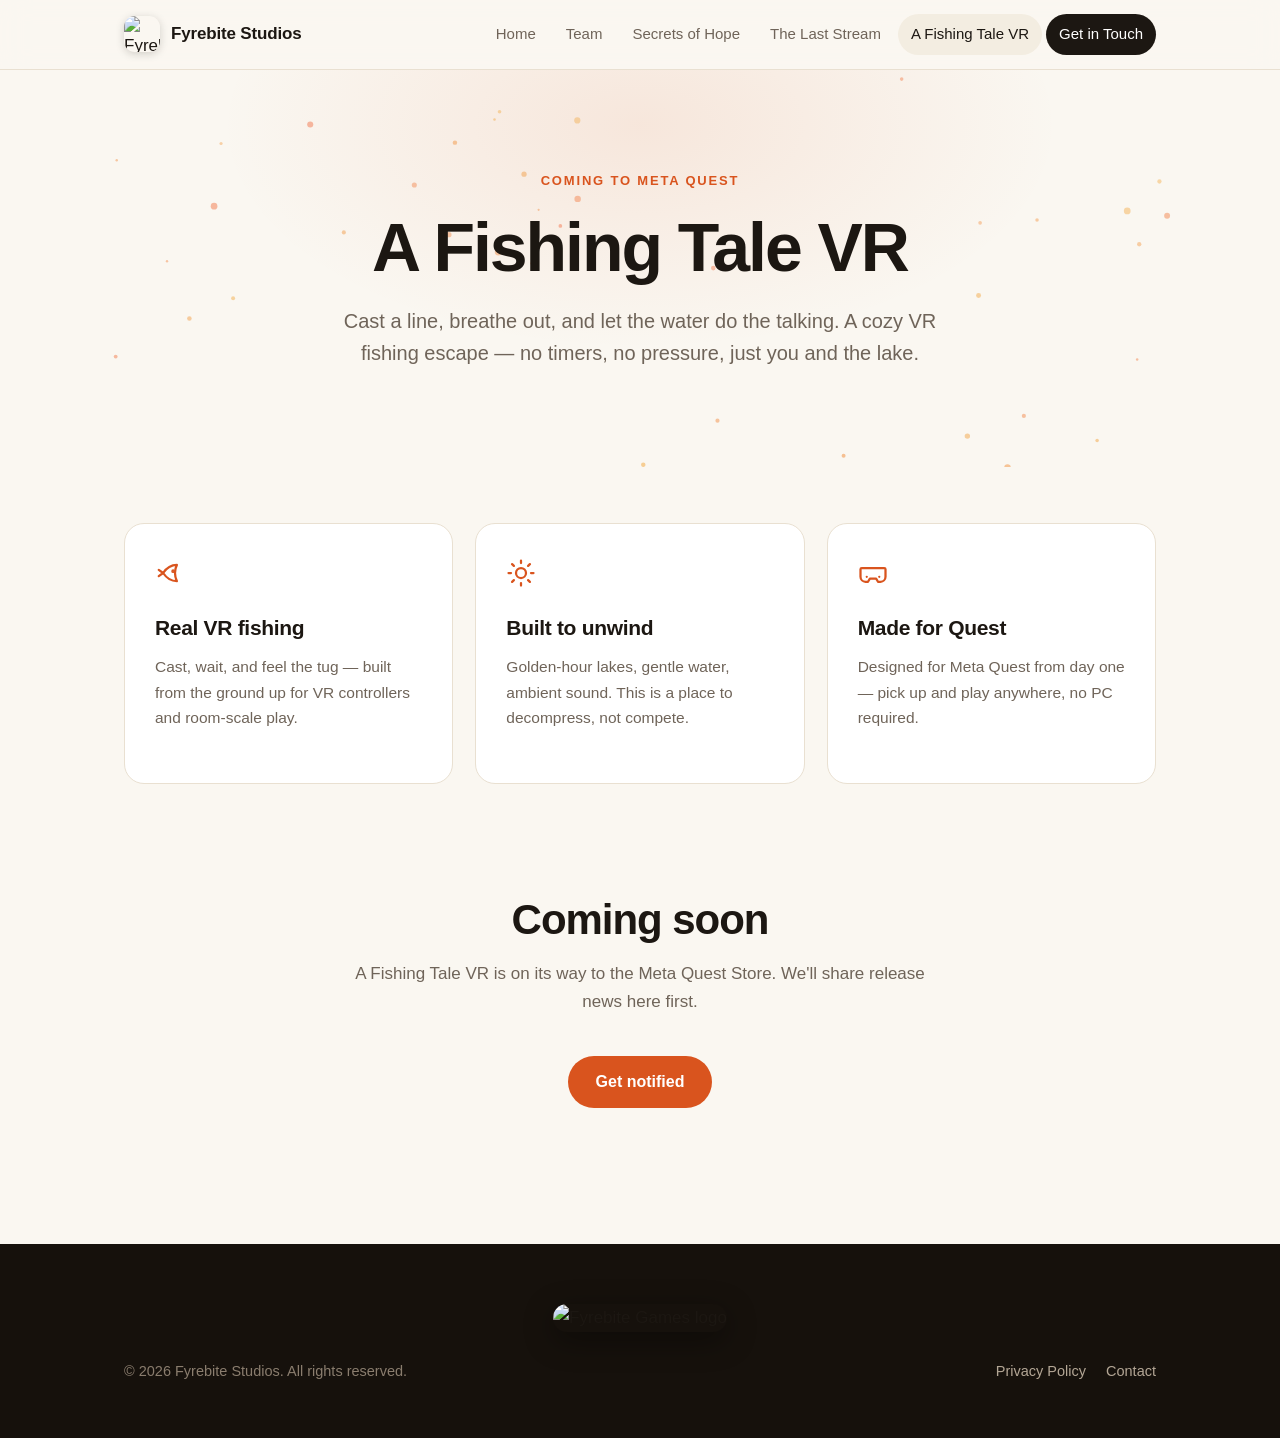
==== a-fishing-tale-vr.html @ 731d06be "Fyrebite Studios website — initial build" ====
<!DOCTYPE html>
<html lang="en">
<head>
<meta charset="UTF-8">
<meta name="viewport" content="width=device-width, initial-scale=1.0">
<title>A Fishing Tale VR — Fyrebite Studios</title>
<meta name="description" content="A Fishing Tale VR — a cozy VR fishing escape coming to Meta Quest.">
<link rel="stylesheet" href="style.css">
</head>
<body>

<nav class="nav">
  <div class="nav-inner">
    <a class="brand" href="index.html"><img class="brand-logo" src="logo.jpg" alt="Fyrebite Games logo"><span class="brand-name">Fyrebite Studios</span></a>
    <div class="nav-links">
      <a href="index.html">Home</a>
      <a href="team.html">Team</a>
      <a href="secrets-of-hope.html">Secrets of Hope</a>
      <a href="the-last-stream.html">The Last Stream</a>
      <a href="a-fishing-tale-vr.html" class="active">A Fishing Tale VR</a>
      <a href="contact.html" class="nav-cta">Get in Touch</a>
    </div>
  </div>
</nav>

<header class="hero wrap">
  <canvas id="embers"></canvas>
  <span class="eyebrow">Coming to Meta Quest</span>
  <h1>A Fishing Tale VR</h1>
  <p class="lede">Cast a line, breathe out, and let the water do the talking. A cozy VR fishing escape — no timers, no pressure, just you and the lake.</p>
</header>

<main class="wrap">
  <section class="section">
    <div class="grid grid-3">
      <div class="card">
        <svg width="30" height="30" viewBox="0 0 24 24" fill="none" stroke="#d9541e" stroke-width="1.8" stroke-linecap="round" stroke-linejoin="round" style="margin-bottom:14px"><path d="M6.5 12c3-4.5 7-6.5 11-6.5 0 0-1.5 3-1.5 6.5S17.5 18.5 17.5 18.5c-4 0-8-2-11-6.5z"/><path d="M6.5 12 3 9.5M6.5 12 3 14.5"/><circle cx="14.5" cy="10.5" r="0.6" fill="#d9541e"/></svg>
        <h3>Real VR fishing</h3>
        <p>Cast, wait, and feel the tug — built from the ground up for VR controllers and room-scale play.</p>
      </div>
      <div class="card">
        <svg width="30" height="30" viewBox="0 0 24 24" fill="none" stroke="#d9541e" stroke-width="1.8" stroke-linecap="round" stroke-linejoin="round" style="margin-bottom:14px"><circle cx="12" cy="12" r="4"/><path d="M12 2v2M12 20v2M4.9 4.9l1.4 1.4M17.7 17.7l1.4 1.4M2 12h2M20 12h2M4.9 19.1l1.4-1.4M17.7 6.3l1.4-1.4"/></svg>
        <h3>Built to unwind</h3>
        <p>Golden-hour lakes, gentle water, ambient sound. This is a place to decompress, not compete.</p>
      </div>
      <div class="card">
        <svg width="30" height="30" viewBox="0 0 24 24" fill="none" stroke="#d9541e" stroke-width="1.8" stroke-linecap="round" stroke-linejoin="round" style="margin-bottom:14px"><path d="M3 8h18a1 1 0 0 1 1 1v6a4 4 0 0 1-4 4h-2l-1.5-2.5h-5L8 19H6a4 4 0 0 1-4-4V9a1 1 0 0 1 1-1z"/><path d="M7 15h.01M17 15h.01"/></svg>
        <h3>Made for Quest</h3>
        <p>Designed for Meta Quest from day one — pick up and play anywhere, no PC required.</p>
      </div>
    </div>
  </section>

  <section class="section">
    <div class="section-head">
      <h2>Coming soon</h2>
      <p>A Fishing Tale VR is on its way to the Meta Quest Store. We'll share release news here first.</p>
    </div>
    <div class="btn-row">
      <a class="btn btn-primary" href="contact.html">Get notified</a>
    </div>
  </section>
</main>

<footer>
  <div class="foot-logo"><img src="logo.jpg" alt="Fyrebite Games logo"></div>
  <div class="foot-inner">
    <p>© 2026 Fyrebite Studios. All rights reserved.</p>
    <div class="foot-links">
      <a href="privacy.html">Privacy Policy</a>
      <a href="contact.html">Contact</a>
    </div>
  </div>
</footer>

<script src="script.js"></script>
</body>
</html>
---- style.css ----
/* Fyrebite Studios — cozy indie, Apple-clean */
:root {
  --bg: #faf7f1;
  --bg-soft: #f3ede1;
  --card: #ffffff;
  --ink: #1c1712;
  --muted: #6f6459;
  --faint: #a89c8d;
  --line: #e9e0d1;
  --ember: #d9541e;
  --ember-deep: #b53f12;
  --ember-soft: #fbe9dc;
  --radius: 20px;
  --max: 1080px;
  --font: -apple-system, BlinkMacSystemFont, "SF Pro Text", Inter, "Segoe UI", Roboto, Helvetica, Arial, sans-serif;
}

* { margin: 0; padding: 0; box-sizing: border-box; }

html { scroll-behavior: smooth; }

body {
  font-family: var(--font);
  background: var(--bg);
  color: var(--ink);
  line-height: 1.65;
  font-size: 17px;
  -webkit-font-smoothing: antialiased;
}

/* ---------- nav ---------- */
.nav {
  position: sticky; top: 0; z-index: 50;
  background: rgba(250, 247, 241, 0.82);
  backdrop-filter: blur(14px);
  -webkit-backdrop-filter: blur(14px);
  border-bottom: 1px solid var(--line);
}
.nav-inner {
  max-width: var(--max); margin: 0 auto; padding: 14px 24px;
  display: flex; align-items: center; justify-content: space-between;
}
.brand { display: flex; align-items: center; gap: 11px; text-decoration: none; color: var(--ink); }
.brand-logo {
  width: 36px; height: 36px; border-radius: 11px; object-fit: cover;
  box-shadow: 0 2px 8px rgba(28, 23, 18, 0.18);
}
.brand-name { font-weight: 700; letter-spacing: -0.01em; font-size: 17px; }
.nav-links { display: flex; gap: 4px; align-items: center; }
.nav-links a {
  text-decoration: none; color: var(--muted); font-size: 15px; font-weight: 500;
  padding: 8px 13px; border-radius: 999px; transition: all .18s ease;
}
.nav-links a:hover { color: var(--ink); background: var(--bg-soft); }
.nav-links a.active { color: var(--ink); background: var(--bg-soft); }
.nav-cta {
  background: var(--ink) !important; color: #fff !important;
}
.nav-cta:hover { background: var(--ember) !important; color: #fff !important; }

/* ---------- layout ---------- */
.wrap { max-width: var(--max); margin: 0 auto; padding: 0 24px; }
.hero { padding: 96px 0 64px; text-align: center; }
.eyebrow {
  display: inline-block; font-size: 13px; font-weight: 700;
  letter-spacing: 0.14em; text-transform: uppercase; color: var(--ember);
  margin-bottom: 20px;
}
h1 {
  font-size: clamp(40px, 6vw, 68px); font-weight: 700;
  letter-spacing: -0.03em; line-height: 1.06; margin-bottom: 22px;
}
h2 {
  font-size: clamp(28px, 4vw, 42px); font-weight: 700;
  letter-spacing: -0.025em; line-height: 1.15; margin-bottom: 16px;
}
h3 { font-size: 21px; font-weight: 700; letter-spacing: -0.015em; margin-bottom: 8px; }
.lede { font-size: 20px; color: var(--muted); max-width: 640px; margin: 0 auto 34px; line-height: 1.6; }
.section { padding: 56px 0; }
.section-head { text-align: center; margin-bottom: 40px; }
.section-head p { color: var(--muted); max-width: 600px; margin: 0 auto; }

/* ---------- buttons ---------- */
.btn {
  display: inline-block; text-decoration: none; font-weight: 600; font-size: 16px;
  padding: 13px 28px; border-radius: 999px; transition: all .18s ease; border: none; cursor: pointer;
}
.btn-primary { background: var(--ember); color: #fff; }
.btn-primary:hover { background: var(--ember-deep); transform: translateY(-1px); }
.btn-ghost { background: var(--bg-soft); color: var(--ink); }
.btn-ghost:hover { background: var(--line); transform: translateY(-1px); }
.btn-row { display: flex; gap: 12px; justify-content: center; flex-wrap: wrap; }

/* ---------- cards ---------- */
.grid { display: grid; gap: 22px; }
.grid-3 { grid-template-columns: repeat(3, 1fr); }
.grid-2 { grid-template-columns: repeat(2, 1fr); }
.card {
  background: var(--card); border: 1px solid var(--line); border-radius: var(--radius);
  padding: 34px 30px; transition: all .2s ease;
}
.card:hover { transform: translateY(-3px); box-shadow: 0 18px 40px rgba(28, 23, 18, 0.08); }
.card img.game-art {
  width: 100%; border-radius: 12px; margin-bottom: 20px; display: block;
  aspect-ratio: 16/9; object-fit: cover; background: var(--bg-soft);
}
.tag {
  display: inline-block; font-size: 12.5px; font-weight: 700; letter-spacing: 0.08em;
  text-transform: uppercase; padding: 5px 12px; border-radius: 999px; margin-bottom: 14px;
}
.tag-shipped { background: #e6f2e6; color: #2e7d32; }
.tag-dev { background: var(--ember-soft); color: var(--ember-deep); }
.tag-soon { background: #e8eefb; color: #2b4acb; }
.card p { color: var(--muted); font-size: 15.5px; margin-bottom: 18px; }
.card .btn { font-size: 15px; padding: 10px 22px; }
.text-link { color: var(--ember); font-weight: 600; text-decoration: none; }
.text-link:hover { text-decoration: underline; }

/* ---------- team ---------- */
.member { display: grid; grid-template-columns: 220px 1fr; gap: 36px; align-items: start; }
.member img {
  width: 220px; height: 220px; object-fit: cover; border-radius: var(--radius);
  border: 1px solid var(--line);
}
.member .role { color: var(--ember); font-weight: 700; font-size: 14px; letter-spacing: 0.06em; text-transform: uppercase; margin-bottom: 6px; }
.member p { color: var(--muted); }

/* ---------- feature rows ---------- */
.feature { display: grid; grid-template-columns: 1fr 1fr; gap: 48px; align-items: center; margin: 40px 0; }
.feature img { width: 100%; border-radius: var(--radius); border: 1px solid var(--line); }
.feature ul { list-style: none; margin-top: 18px; }
.feature li { padding: 10px 0; border-top: 1px solid var(--line); color: var(--muted); }
.feature li strong { color: var(--ink); }

/* ---------- quotes / callouts ---------- */
.quote {
  background: var(--card); border: 1px solid var(--line); border-radius: var(--radius);
  padding: 44px; text-align: center; margin: 48px 0;
}
.quote p { font-size: 22px; font-style: italic; color: var(--ink); max-width: 640px; margin: 0 auto 12px; line-height: 1.5; }
.quote cite { color: var(--faint); font-style: normal; font-size: 15px; }
.callout {
  background: var(--ember-soft); border-radius: var(--radius);
  padding: 30px 34px; margin: 36px 0; font-size: 15.5px; color: var(--ink);
}

/* ---------- forms ---------- */
.form-card { max-width: 620px; margin: 0 auto; }
label { display: block; font-weight: 600; font-size: 14.5px; margin: 18px 0 7px; }
input, textarea, select {
  width: 100%; font-family: var(--font); font-size: 16px; color: var(--ink);
  background: var(--card); border: 1px solid var(--line); border-radius: 12px;
  padding: 12px 15px; outline: none; transition: border .15s ease;
}
input:focus, textarea:focus, select:focus { border-color: var(--ember); }
textarea { min-height: 130px; resize: vertical; }

/* ---------- privacy ---------- */
.prose { max-width: 720px; margin: 0 auto; }
.prose h2 { font-size: 24px; margin: 36px 0 10px; }
.prose p, .prose li { color: var(--muted); margin-bottom: 12px; }
.prose ul { padding-left: 22px; }
.prose .updated { color: var(--faint); font-size: 14.5px; margin-bottom: 30px; }

/* ---------- footer ---------- */
footer { background: #16110c; margin-top: 80px; padding: 60px 0 54px; }
.foot-logo { text-align: center; margin-bottom: 28px; }
.foot-logo img { width: 120px; border-radius: 18px; box-shadow: 0 8px 30px rgba(0,0,0,0.4); }
.foot-inner { max-width: var(--max); margin: 0 auto; padding: 0 24px; display: flex; justify-content: space-between; align-items: center; flex-wrap: wrap; gap: 18px; }
.foot-inner p { color: #8a7d6e; font-size: 14.5px; }
.foot-links { display: flex; gap: 20px; }
.foot-links a { color: #b3a695; text-decoration: none; font-size: 14.5px; font-weight: 500; }
.foot-links a:hover { color: var(--ember); }

/* ---------- motion ---------- */
.reveal { opacity: 0; transform: translateY(26px); transition: opacity .7s ease, transform .7s cubic-bezier(0.22, 1, 0.36, 1); }
.reveal.visible { opacity: 1; transform: none; }
@media (prefers-reduced-motion: reduce) {
  .reveal { opacity: 1; transform: none; transition: none; }
  #embers { display: none; }
}

/* ember canvas in hero */
.hero { position: relative; overflow: hidden; }
.horror-hero { position: relative; overflow: hidden; }
#embers { position: absolute; inset: 0; width: 100%; height: 100%; pointer-events: none; }
.hero > *:not(#embers), .horror-hero > *:not(#embers) { position: relative; z-index: 1; }

/* subtle warm glow behind hero */
.hero::before {
  content: ""; position: absolute; inset: -40px;
  background: radial-gradient(600px 320px at 50% 20%, rgba(217, 84, 30, 0.10), transparent 70%);
  pointer-events: none;
}

/* ---------- responsive ---------- */
@media (max-width: 760px) {
  .grid-3, .grid-2 { grid-template-columns: 1fr; }
  .member { grid-template-columns: 1fr; }
  .member img { width: 160px; height: 160px; }
  .feature { grid-template-columns: 1fr; gap: 24px; }
  .nav-links a:not(.nav-cta) { display: none; }
  .hero { padding: 64px 0 44px; }
}
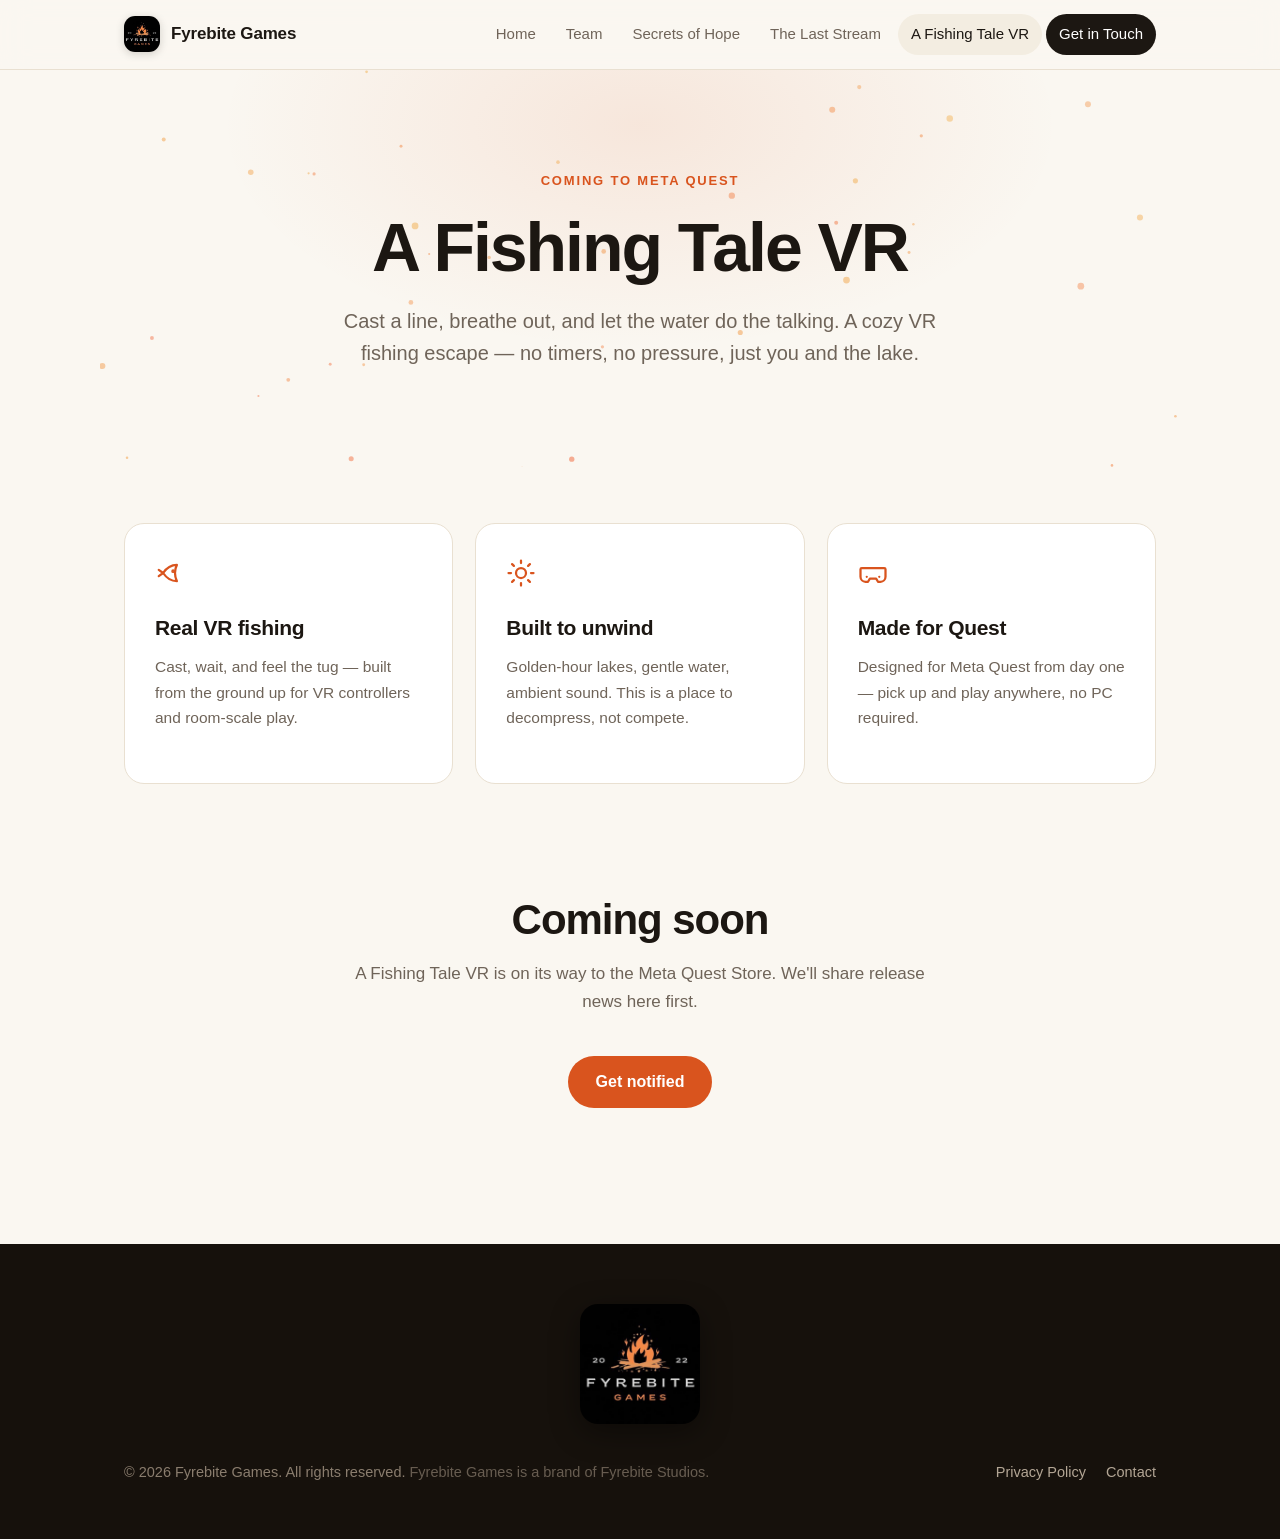
==== commit b3977cbb: "Rebrand site to Fyrebite Games (legally Fyrebite Studios)" ====
--- a/a-fishing-tale-vr.html
+++ b/a-fishing-tale-vr.html
@@ -3,7 +3,7 @@
 <head>
 <meta charset="UTF-8">
 <meta name="viewport" content="width=device-width, initial-scale=1.0">
-<title>A Fishing Tale VR — Fyrebite Studios</title>
+<title>A Fishing Tale VR — Fyrebite Games</title>
 <meta name="description" content="A Fishing Tale VR — a cozy VR fishing escape coming to Meta Quest.">
 <link rel="stylesheet" href="style.css">
 </head>
@@ -11,7 +11,7 @@
 
 <nav class="nav">
   <div class="nav-inner">
-    <a class="brand" href="index.html"><img class="brand-logo" src="logo.jpg" alt="Fyrebite Games logo"><span class="brand-name">Fyrebite Studios</span></a>
+    <a class="brand" href="index.html"><img class="brand-logo" src="logo.jpg" alt="Fyrebite Games logo"><span class="brand-name">Fyrebite Games</span></a>
     <div class="nav-links">
       <a href="index.html">Home</a>
       <a href="team.html">Team</a>
@@ -65,7 +65,7 @@
 <footer>
   <div class="foot-logo"><img src="logo.jpg" alt="Fyrebite Games logo"></div>
   <div class="foot-inner">
-    <p>© 2026 Fyrebite Studios. All rights reserved.</p>
+    <p>© 2026 Fyrebite Games. All rights reserved. <span style="opacity:.7">Fyrebite Games is a brand of Fyrebite Studios.</span></p>
     <div class="foot-links">
       <a href="privacy.html">Privacy Policy</a>
       <a href="contact.html">Contact</a>
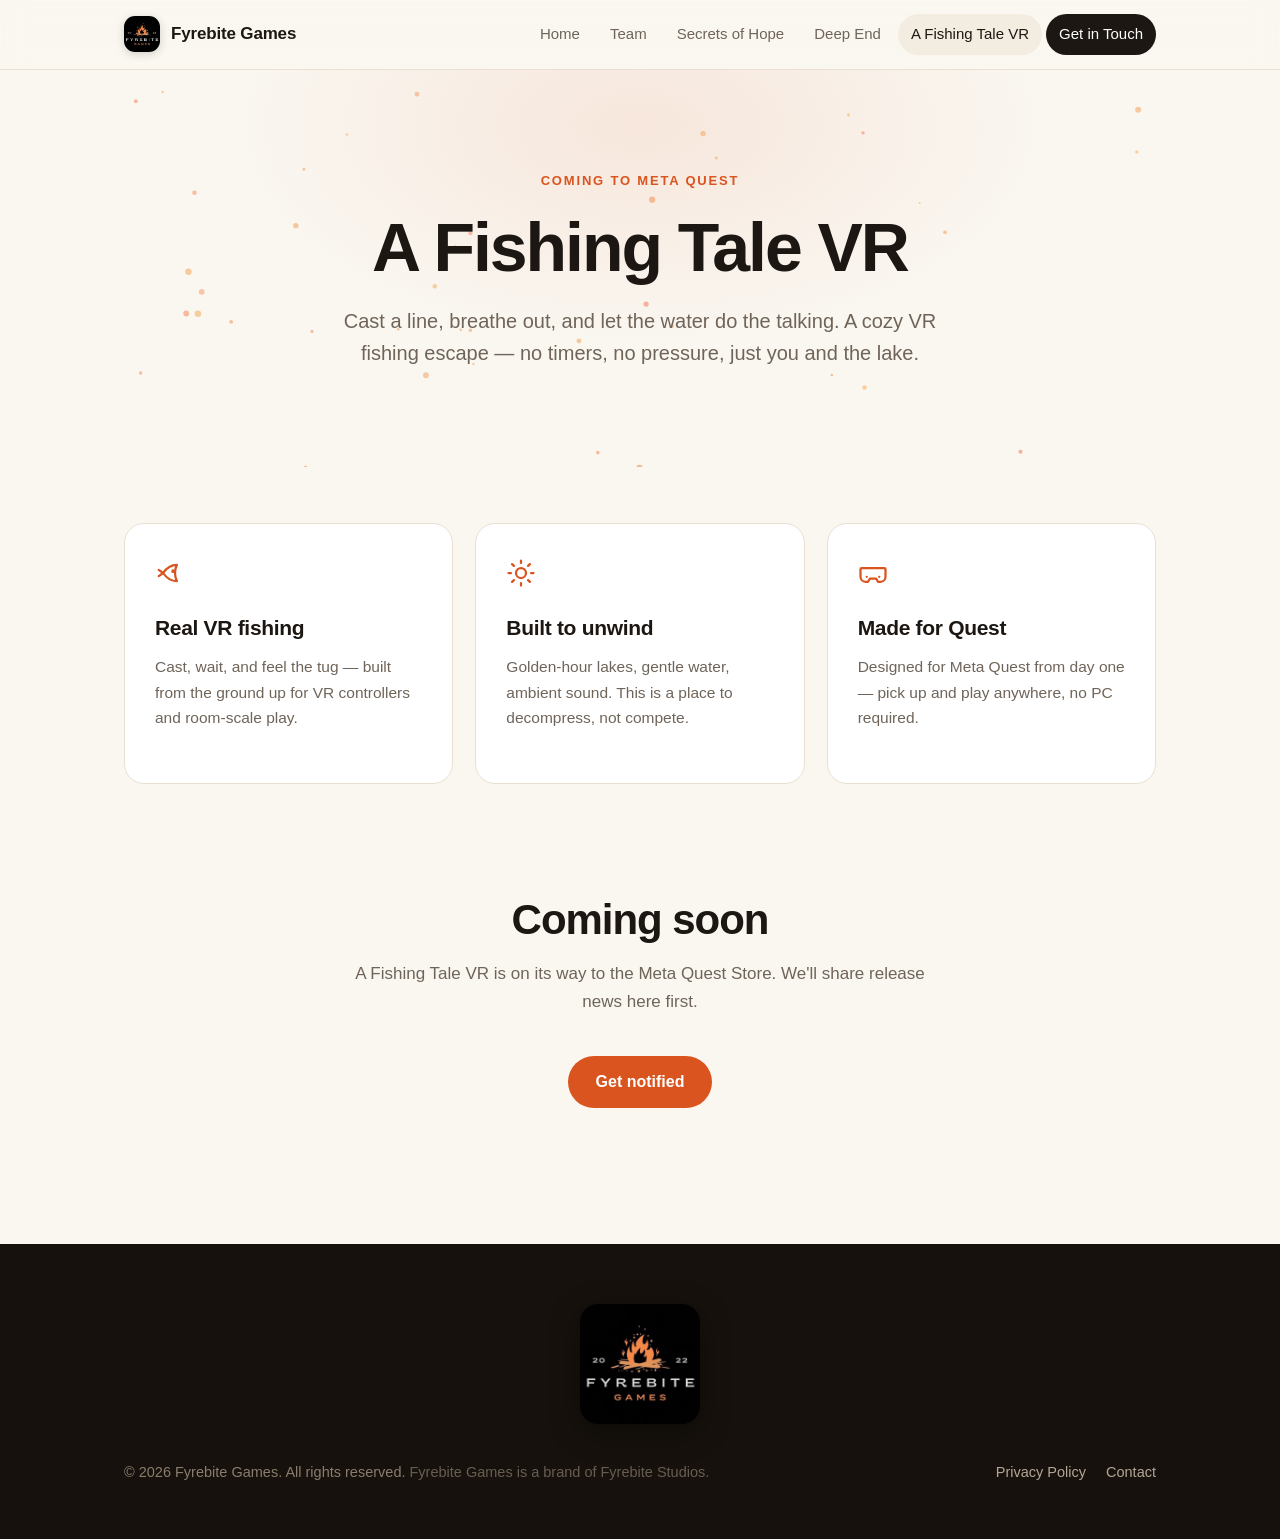
==== commit d15a237f: "Replace The Last Stream with Deep End" ====
--- a/a-fishing-tale-vr.html
+++ b/a-fishing-tale-vr.html
@@ -16,7 +16,7 @@
       <a href="index.html">Home</a>
       <a href="team.html">Team</a>
       <a href="secrets-of-hope.html">Secrets of Hope</a>
-      <a href="the-last-stream.html">The Last Stream</a>
+      <a href="deep-end.html">Deep End</a>
       <a href="a-fishing-tale-vr.html" class="active">A Fishing Tale VR</a>
       <a href="contact.html" class="nav-cta">Get in Touch</a>
     </div>
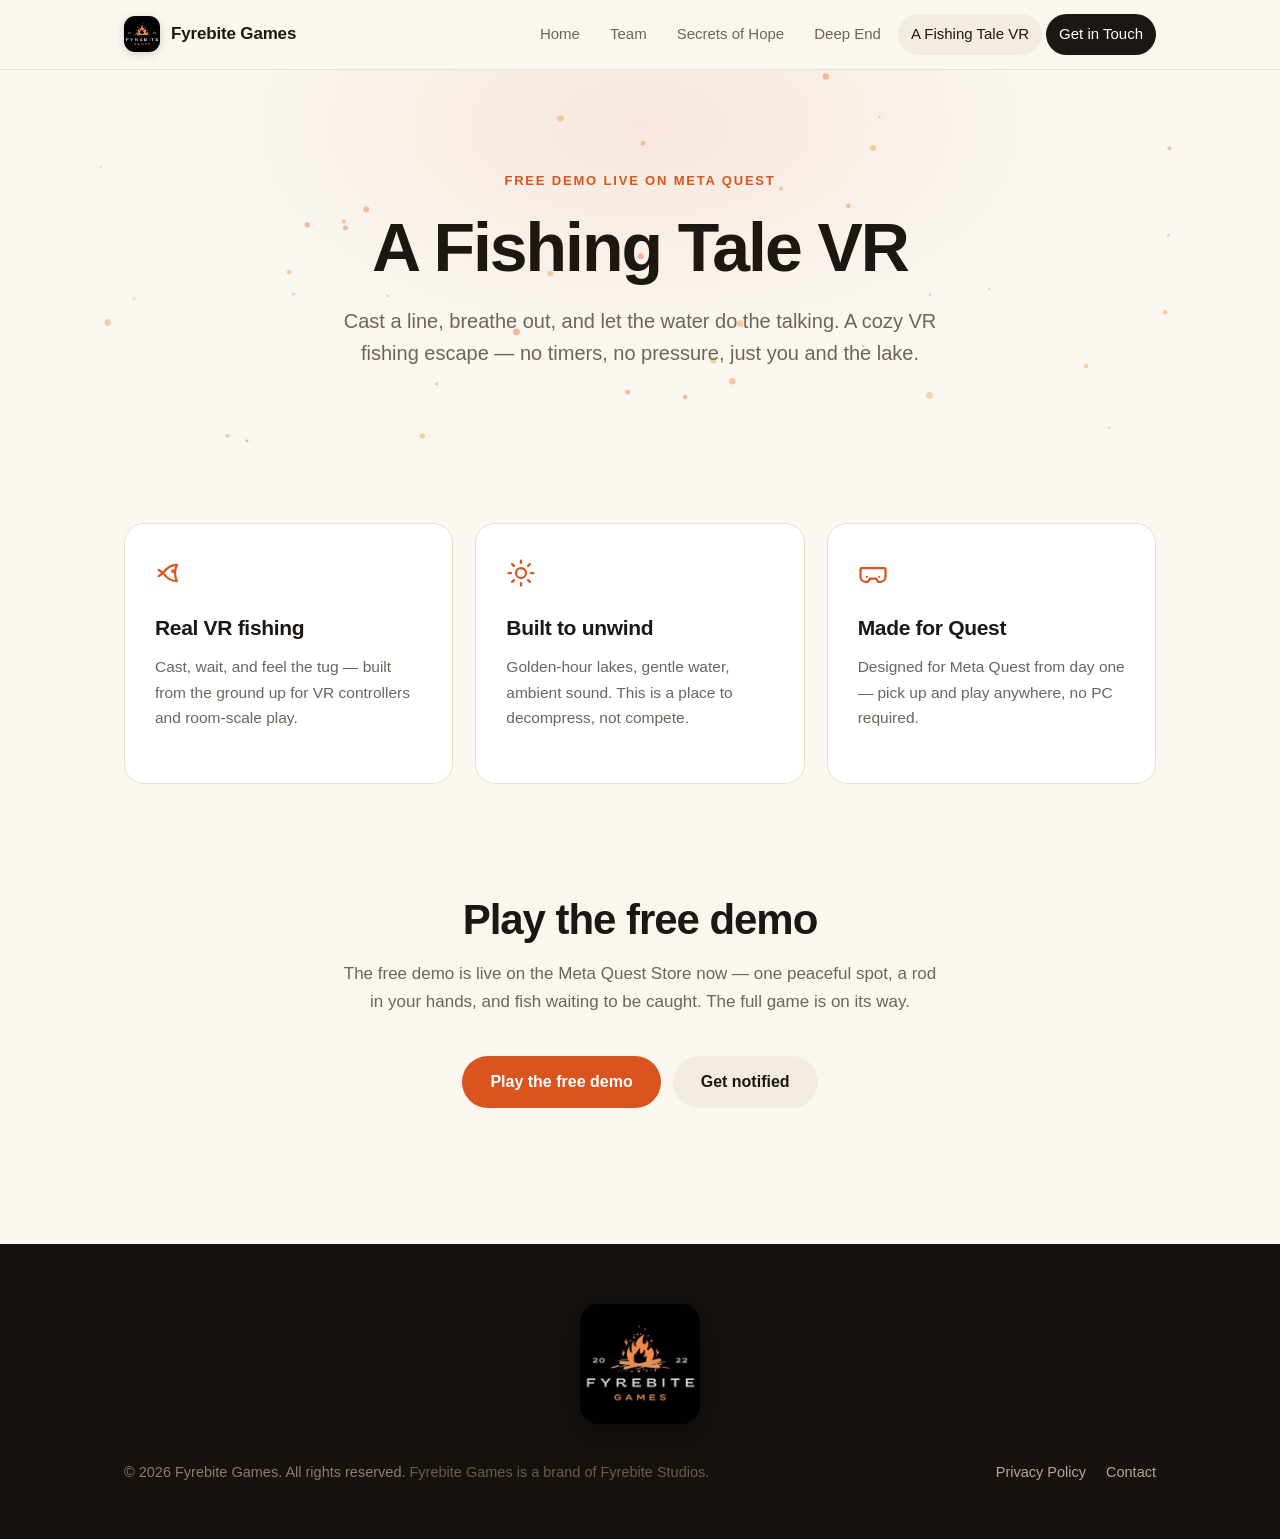
==== commit e51141af: "Add Fishing Tale VR demo link; publish Deep End wishlist button" ====
--- a/a-fishing-tale-vr.html
+++ b/a-fishing-tale-vr.html
@@ -4,7 +4,7 @@
 <meta charset="UTF-8">
 <meta name="viewport" content="width=device-width, initial-scale=1.0">
 <title>A Fishing Tale VR — Fyrebite Games</title>
-<meta name="description" content="A Fishing Tale VR — a cozy VR fishing escape coming to Meta Quest.">
+<meta name="description" content="A Fishing Tale VR — a cozy VR fishing escape. Play the free demo now on Meta Quest.">
 <link rel="stylesheet" href="style.css">
 </head>
 <body>
@@ -25,7 +25,7 @@
 
 <header class="hero wrap">
   <canvas id="embers"></canvas>
-  <span class="eyebrow">Coming to Meta Quest</span>
+  <span class="eyebrow">Free demo live on Meta Quest</span>
   <h1>A Fishing Tale VR</h1>
   <p class="lede">Cast a line, breathe out, and let the water do the talking. A cozy VR fishing escape — no timers, no pressure, just you and the lake.</p>
 </header>
@@ -53,11 +53,12 @@
 
   <section class="section">
     <div class="section-head">
-      <h2>Coming soon</h2>
-      <p>A Fishing Tale VR is on its way to the Meta Quest Store. We'll share release news here first.</p>
+      <h2>Play the free demo</h2>
+      <p>The free demo is live on the Meta Quest Store now — one peaceful spot, a rod in your hands, and fish waiting to be caught. The full game is on its way.</p>
     </div>
     <div class="btn-row">
-      <a class="btn btn-primary" href="contact.html">Get notified</a>
+      <a class="btn btn-primary" href="https://www.meta.com/experiences/a-fishing-tale-vr-demo/1470078112849939/" target="_blank" rel="noopener">Play the free demo</a>
+      <a class="btn btn-ghost" href="contact.html">Get notified</a>
     </div>
   </section>
 </main>
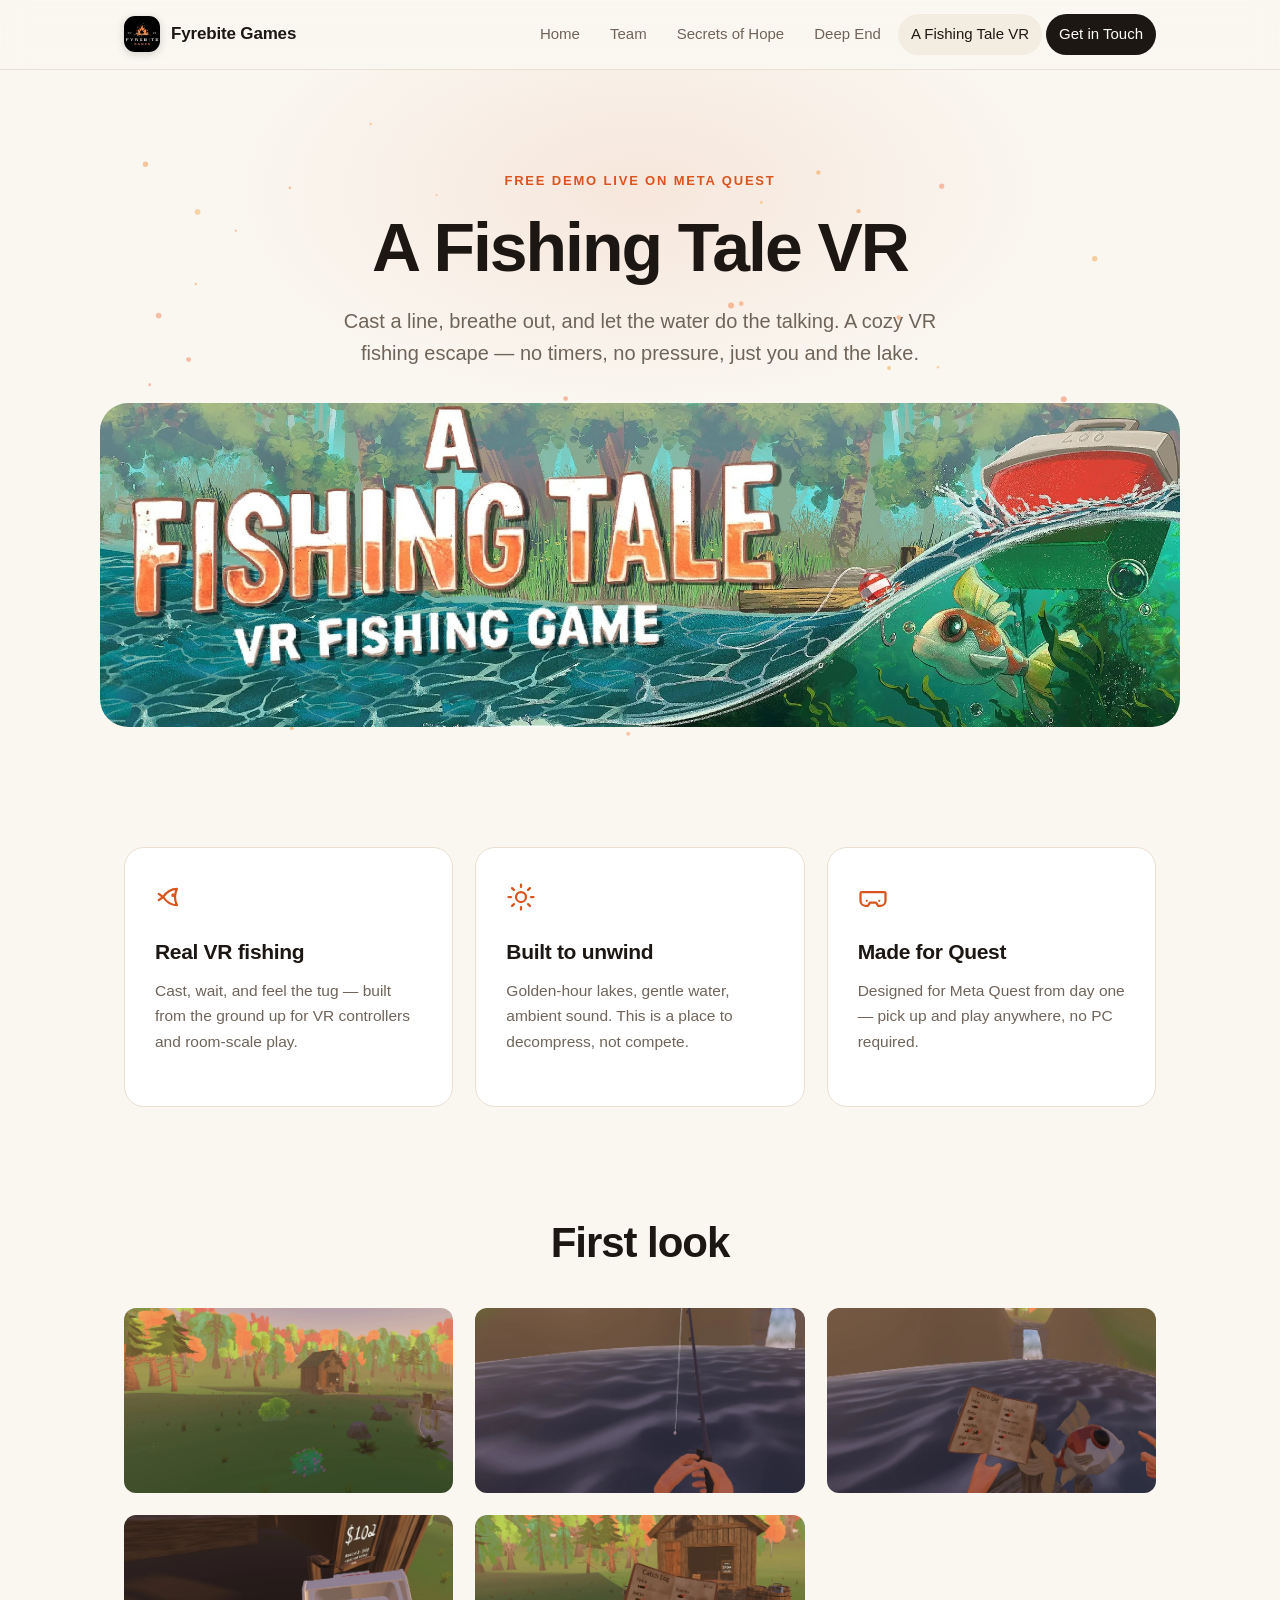
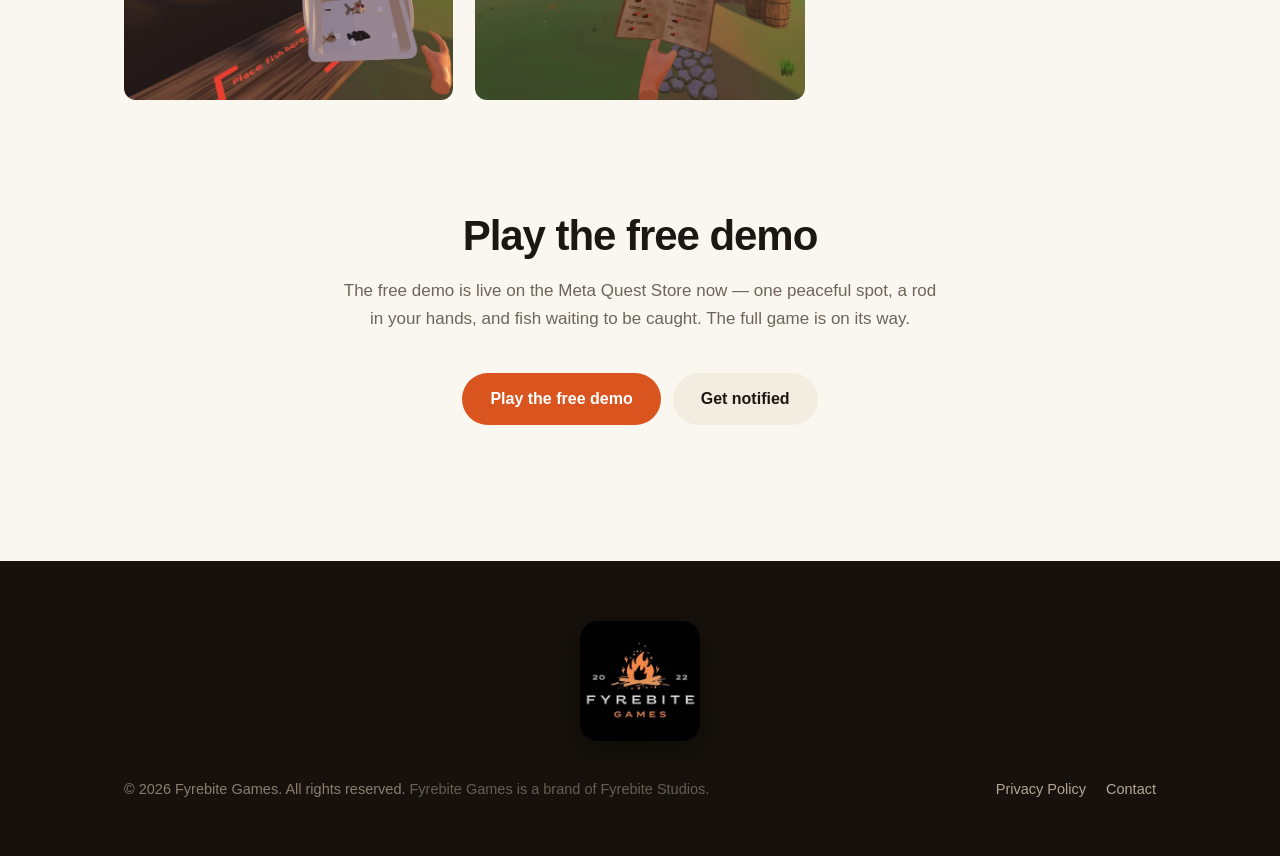
==== commit 7b3f3ec0: "Swap in store screenshots for Deep End and A Fishing Tale VR" ====
--- a/a-fishing-tale-vr.html
+++ b/a-fishing-tale-vr.html
@@ -28,6 +28,7 @@
   <span class="eyebrow">Free demo live on Meta Quest</span>
   <h1>A Fishing Tale VR</h1>
   <p class="lede">Cast a line, breathe out, and let the water do the talking. A cozy VR fishing escape — no timers, no pressure, just you and the lake.</p>
+  <img src="fishing-keyart.jpg" alt="A Fishing Tale VR key art" style="width:100%;border-radius:28px;display:block;margin-top:30px">
 </header>
 
 <main class="wrap">
@@ -48,6 +49,19 @@
         <h3>Made for Quest</h3>
         <p>Designed for Meta Quest from day one — pick up and play anywhere, no PC required.</p>
       </div>
+    </div>
+  </section>
+
+  <section class="section">
+    <div class="section-head">
+      <h2>First look</h2>
+    </div>
+    <div class="grid grid-3">
+      <img src="fishing-shot1.jpg" alt="A Fishing Tale VR screenshot — autumn forest clearing with a wooden hut" style="width:100%;border-radius:12px;display:block">
+      <img src="fishing-shot2.jpg" alt="A Fishing Tale VR screenshot — first-person fishing rod over dark water" style="width:100%;border-radius:12px;display:block">
+      <img src="fishing-shot3.jpg" alt="A Fishing Tale VR screenshot — Catch Log book beside a koi" style="width:100%;border-radius:12px;display:block">
+      <img src="fishing-shot4.jpg" alt="A Fishing Tale VR screenshot — tray of caught fish on a wooden counter" style="width:100%;border-radius:12px;display:block">
+      <img src="fishing-shot5.jpg" alt="A Fishing Tale VR screenshot — Catch Log book in front of the hut" style="width:100%;border-radius:12px;display:block">
     </div>
   </section>
 
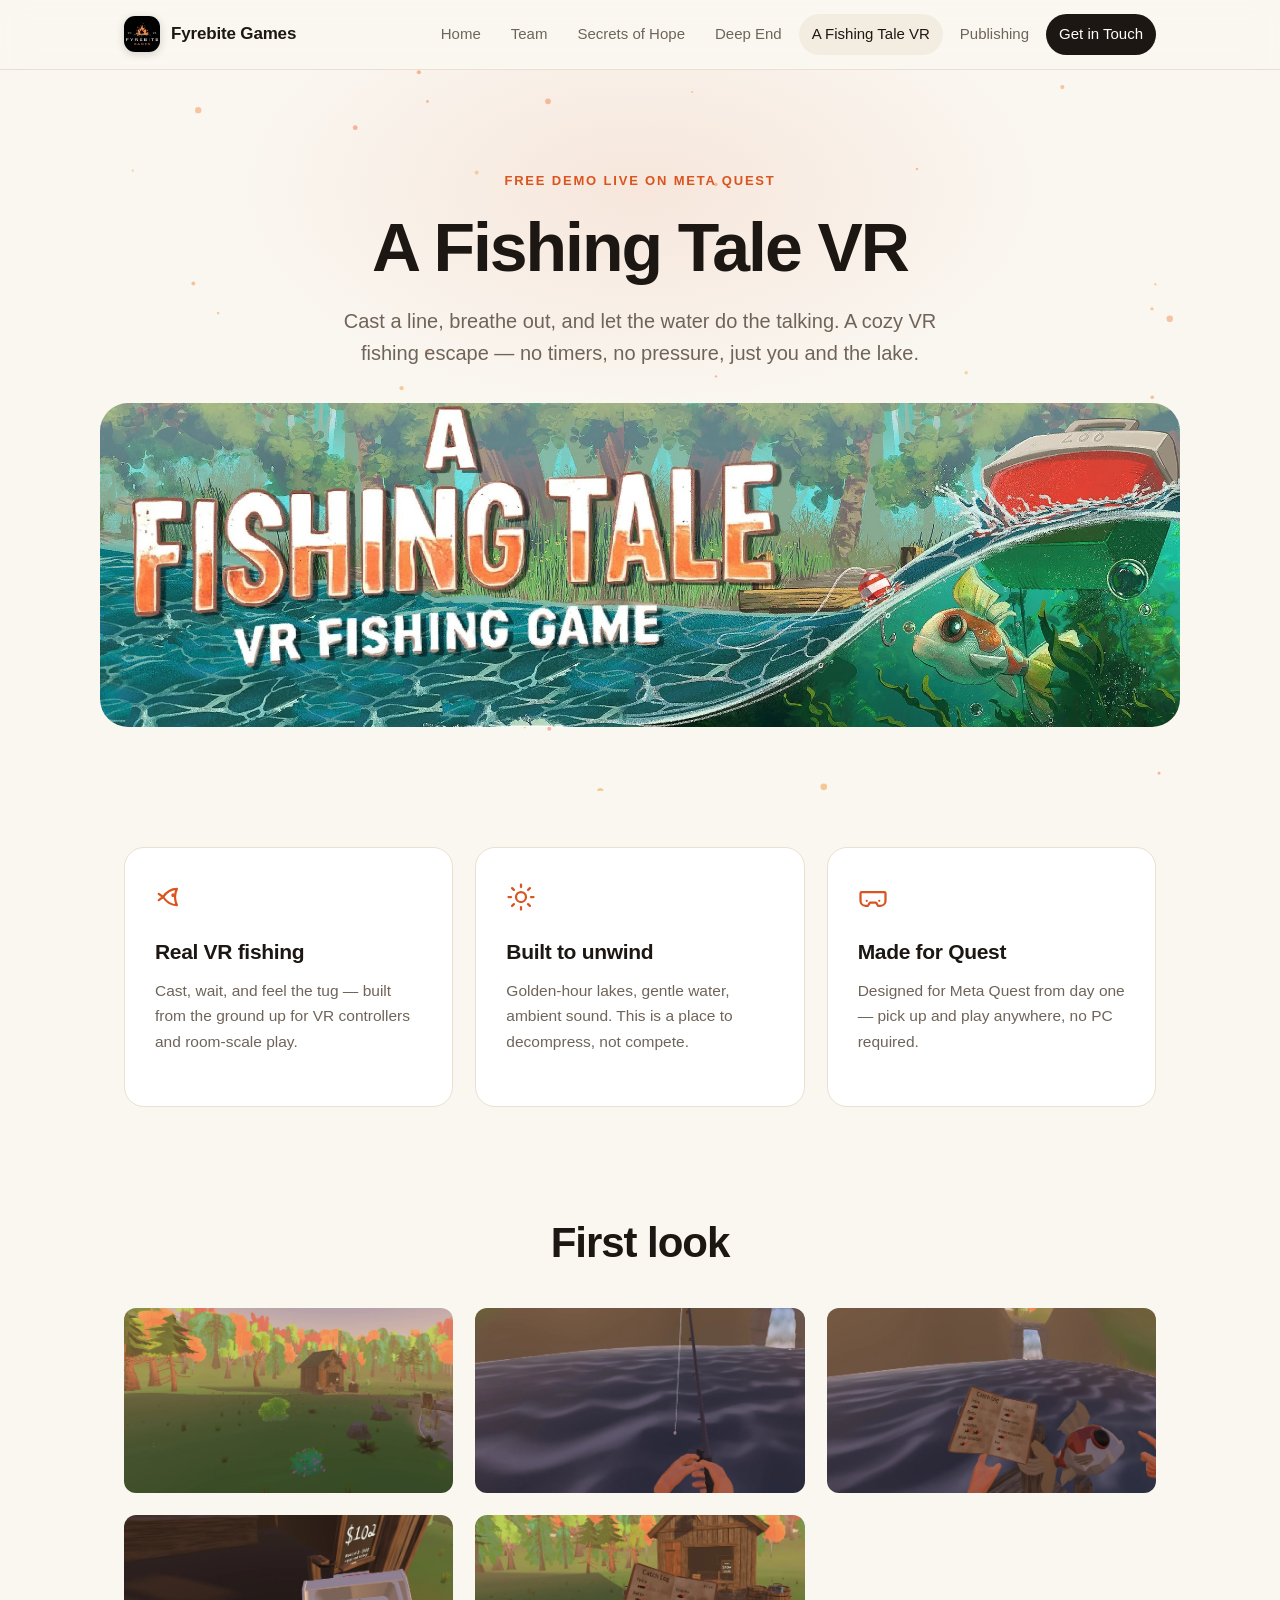
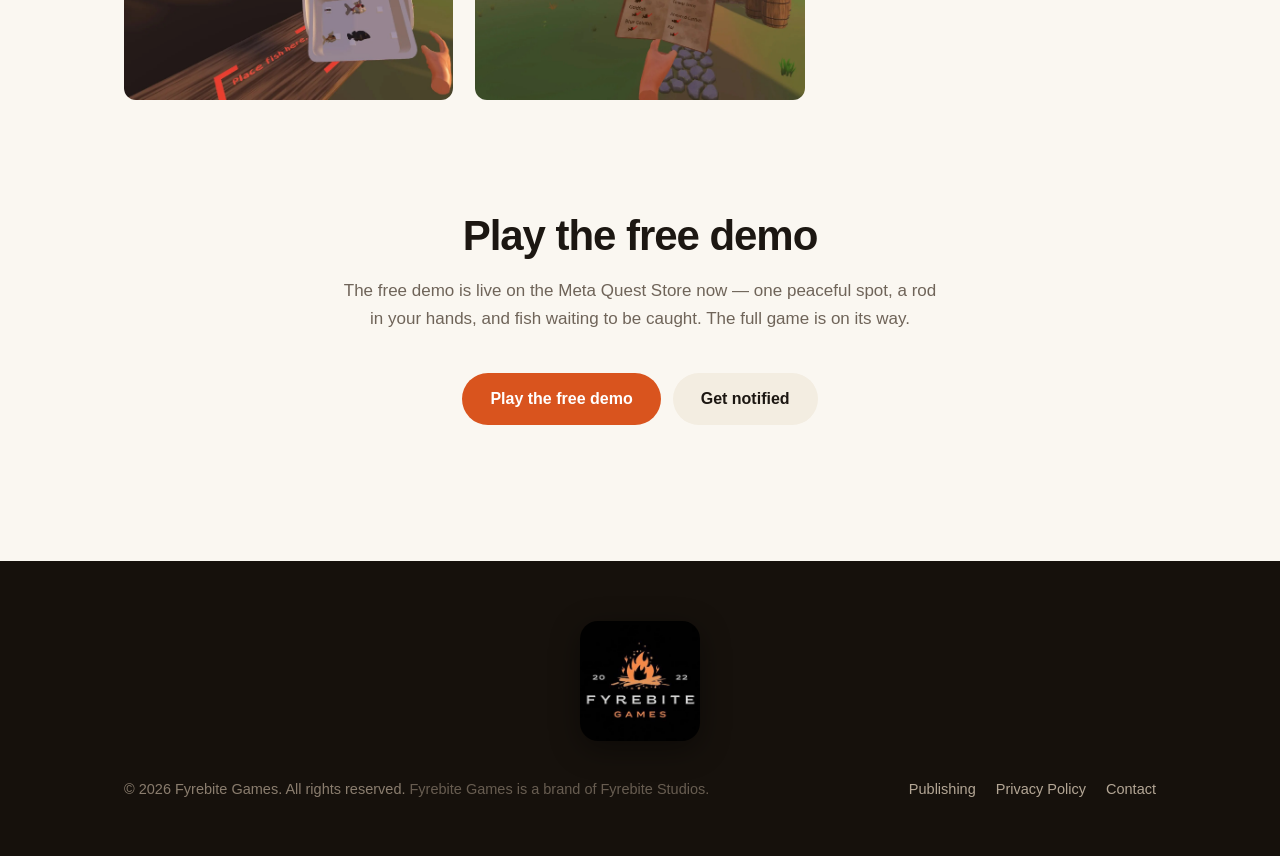
==== commit 5b9bc67a: "Add Fyrebite Publishing page" ====
--- a/a-fishing-tale-vr.html
+++ b/a-fishing-tale-vr.html
@@ -18,6 +18,7 @@
       <a href="secrets-of-hope.html">Secrets of Hope</a>
       <a href="deep-end.html">Deep End</a>
       <a href="a-fishing-tale-vr.html" class="active">A Fishing Tale VR</a>
+      <a href="publishing.html">Publishing</a>
       <a href="contact.html" class="nav-cta">Get in Touch</a>
     </div>
   </div>
@@ -82,6 +83,7 @@
   <div class="foot-inner">
     <p>© 2026 Fyrebite Games. All rights reserved. <span style="opacity:.7">Fyrebite Games is a brand of Fyrebite Studios.</span></p>
     <div class="foot-links">
+      <a href="publishing.html">Publishing</a>
       <a href="privacy.html">Privacy Policy</a>
       <a href="contact.html">Contact</a>
     </div>
--- a/style.css
+++ b/style.css
@@ -193,6 +193,22 @@
   pointer-events: none;
 }
 
+/* ---------- publishing page ---------- */
+.icon-badge {
+  width: 56px; height: 56px; border-radius: 16px;
+  background: var(--ember-soft);
+  display: flex; align-items: center; justify-content: center;
+  margin-bottom: 18px;
+}
+.icon-badge svg { display: block; }
+.step-num {
+  width: 44px; height: 44px; border-radius: 50%;
+  background: var(--ember); color: #fff;
+  display: flex; align-items: center; justify-content: center;
+  font-size: 19px; font-weight: 700; letter-spacing: -0.01em;
+  margin-bottom: 18px;
+}
+
 /* ---------- responsive ---------- */
 @media (max-width: 760px) {
   .grid-3, .grid-2 { grid-template-columns: 1fr; }
